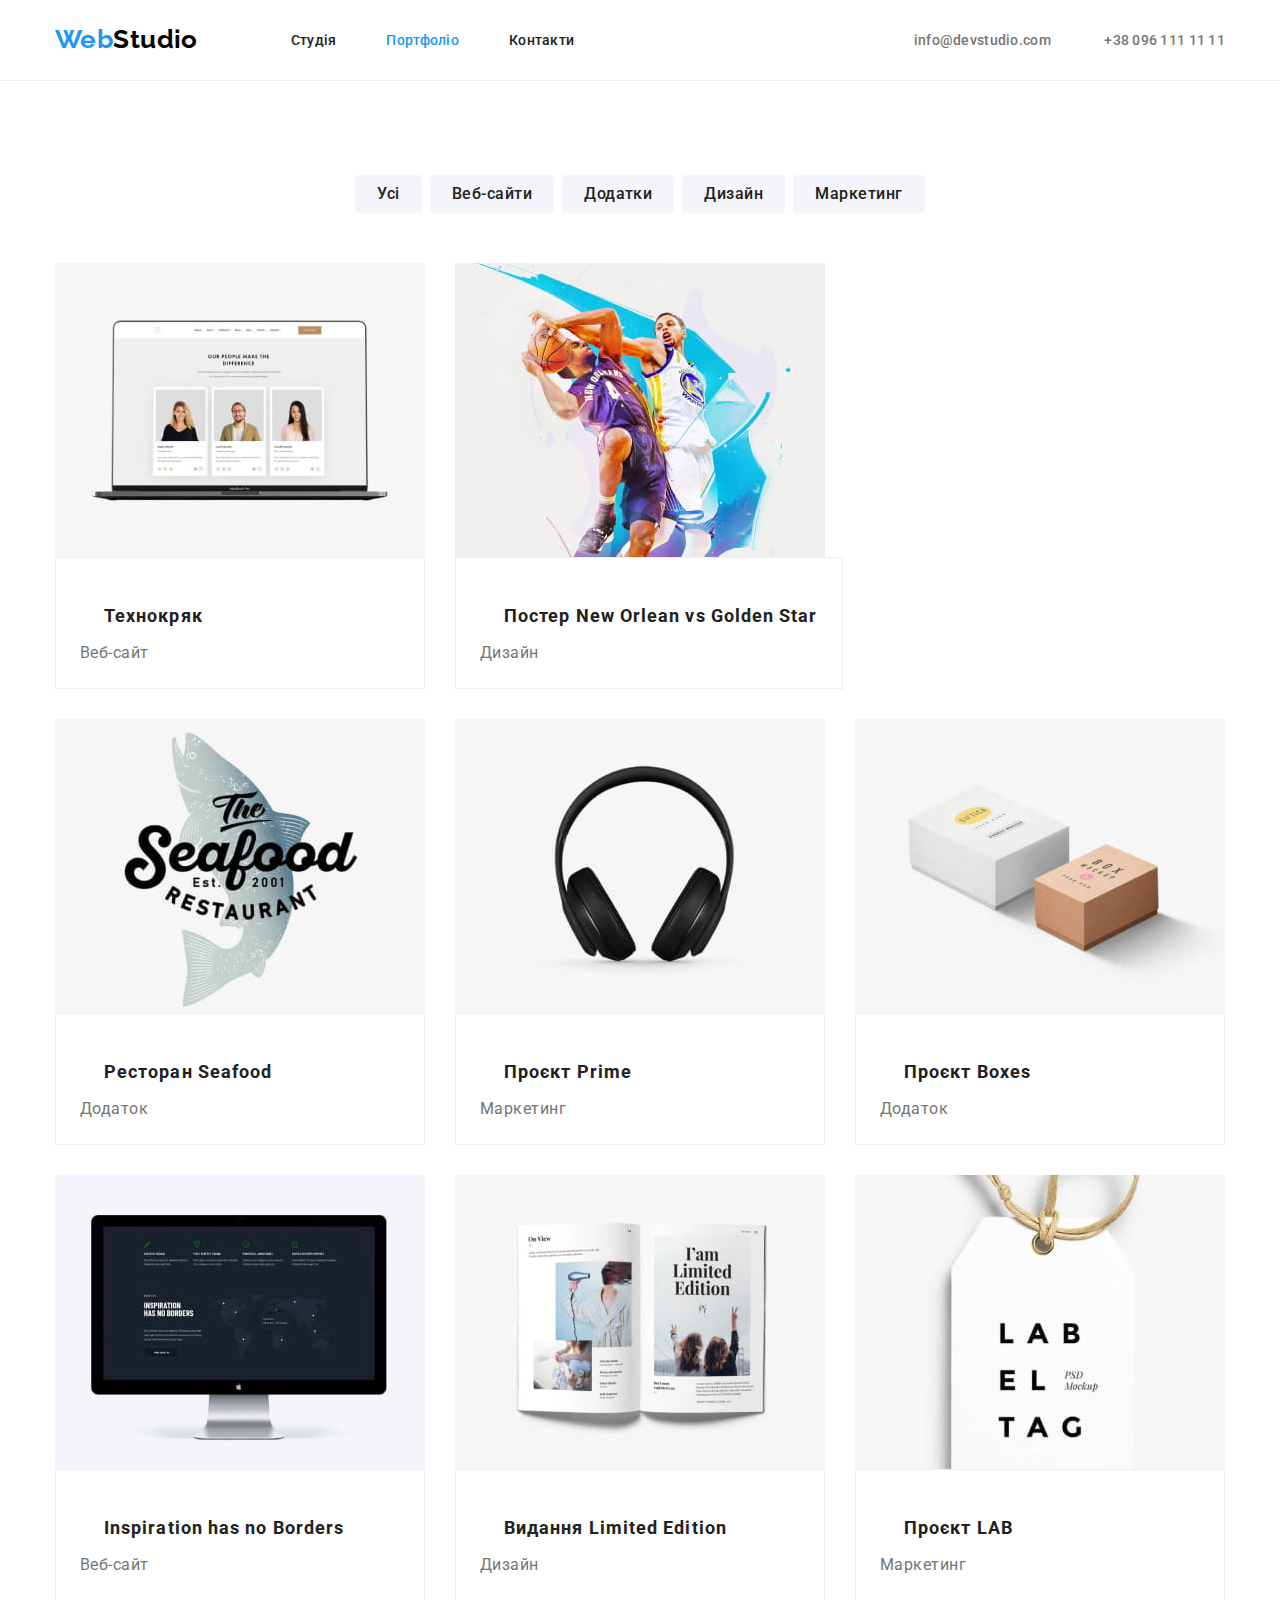
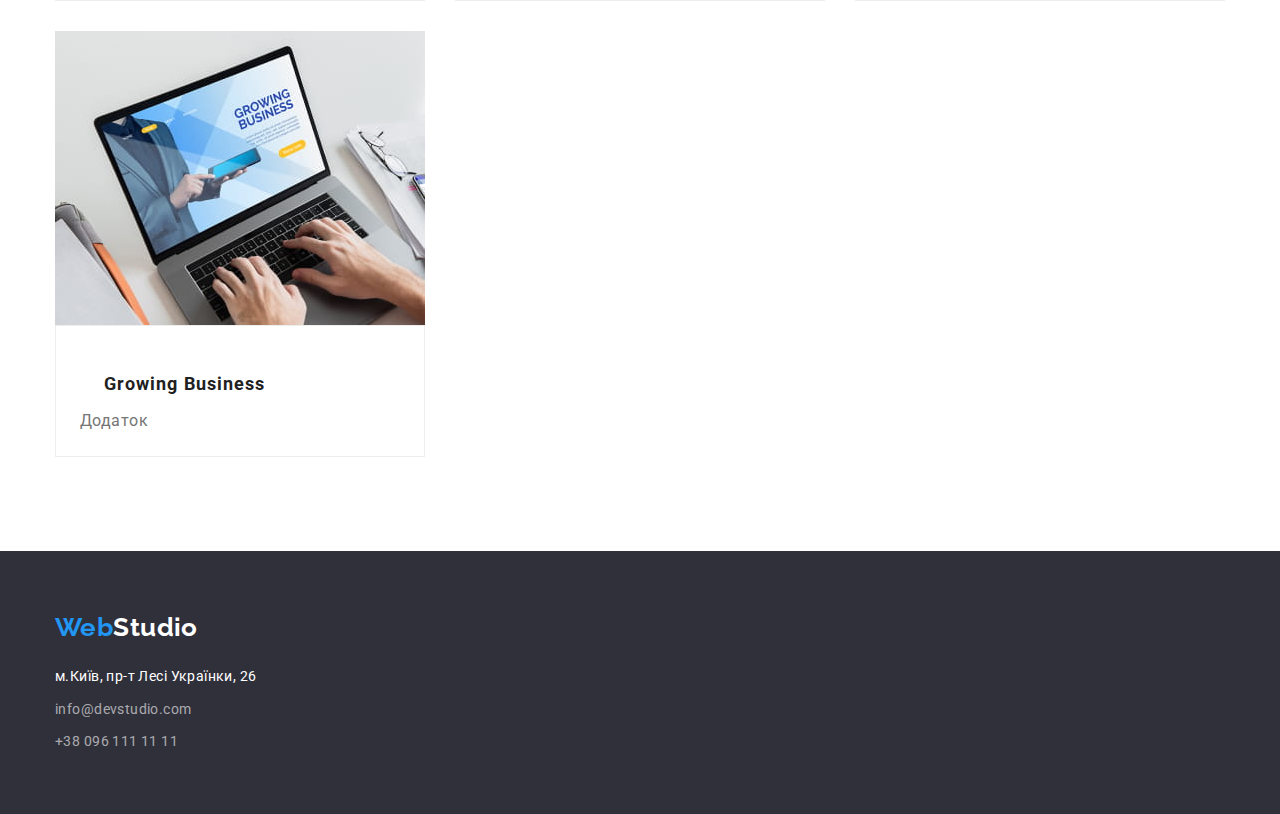
==== portfolio.html @ c34e82fc "Initial commit" ====
<!DOCTYPE html>
<html lang="uk">
  <head>
    <meta charset="UTF-8" />
    <meta http-equiv="X-UA-Compatible" content="IE=edge" />
    <meta name="viewport" content="width=device-width, initial-scale=1.0" />
    <title lang="en">WebStudio</title>
    <!--Custom styles-->
    <link
      rel="stylesheet"
      href="https://cdnjs.cloudflare.com/ajax/libs/modern-normalize/1.1.0/modern-normalize.min.css"
    />
    <link rel="stylesheet" href="./css/styles.css" />
    <link
      href="https://fonts.googleapis.com/css2?family=Oleo+Script&family=Raleway:wght@700&family=Roboto:wght@400;500;700;900&display=swap"
      rel="stylesheet"
    />
  </head>
  <body>
    <header class="page-header">
      <div class="container">
        <div class="nav">
        <nav  class="nav">
          <a class="logo-blue" href="index.html">Web<span class="logo-black">Studio</span></a>
          <ul class="nav-list">
            <li class="item"><a class="nav-link" href="index.html">Студія</a></li>
            <li class="item"><a class="nav-link-current" href="portfolio.html">Портфоліо</a></li>
            <li class="item"><a class="nav-link" href="index.html">Контакти</a></li>
          </ul>
        </nav>
        <div class="contant-nav">
          <a class="contact-link" href="mailto:info@devstudio.com">info@devstudio.com</a>
          <a class="contact-link" href="tel:+380961111111">+38 096 111 11 11</a>
        </div>
     
      </div>
      
    </div>
    </header>
    <main>
      <div class="container">
      <section class="main-section">
        <h1 class="visually-hidden">Portfolio</h1>
        <ul class="group-nav list">
          <li><button class="btn" type="button">Усі</button></li>
          <li><button class="btn" type="button">Веб-сайти</button></li>
          <li><button class="btn" type="button">Додатки</button></li>
          <li><button class="btn" type="button">Дизайн</button></li>
          <li><button class="btn" type="button">Маркетинг</button></li>
        </ul>
        <ul class="img-portfolio">
          <li>
            <img src="./images/portfolio/portfolio-1.jpg" alt="Website" width="370" height="294" />
           <div class="project-name-text"> 
            <h2 class="project-name">Технокряк</h2>
            <p class="project-text">Веб-сайт</p>
          </div>
          </li>
          <li>
            <img
              src="./images/portfolio/portfolio-2.jpg"
              alt="New Orleans vs Golden Star poster"
              width="370"
              height="294"
            />
            <div class="project-name-text">
            <h2 class="project-name">Постер New Orlean vs Golden Star</h2>
            <p class="project-text">Дизайн</p>
          </div> 
          </li>
          <li>
            <img
              src="./images/portfolio/portfolio-3.jpg"
              alt="Seafood restaurant"
              width="370"
              height="294"
            />
            <div class="project-name-text">
            <h2 class="project-name">Ресторан Seafood</h2>
            <p class="project-text">Додаток</p>
          </div> 
          </li>
          <li>
            <img
              src="./images/portfolio/portfolio-4.jpg"
              alt="Project Prime"
              width="370"
              height="294"
            />
            <div class="project-name-text"> 
            <h2 class="project-name">Проєкт Prime</h2>
            <p class="project-text">Маркетинг</p>
          </div>
          </li>
          <li>
            <img
              src="./images/portfolio/portfolio-5.jpg"
              alt="Project Boxes"
              width="370"
              height="294"
            />
            <div class="project-name-text">
            <h2 class="project-name">Проєкт Boxes</h2>
            <p class="project-text">Додаток</p>
          </div> 
          </li>
           
          <li>
            <img
              src="./images/portfolio/portfolio-6.jpg"
              alt="Inspiration has no Borders"
              width="370"
              height="294"
            />
            <div class="project-name-text"> 
            <h2 class="project-name">Inspiration has no Borders</h2>
            <p class="project-text">Веб-сайт</p>
            </div>
          </li>
          <li>
            <img
              src="./images/portfolio/portfolio-7.jpg"
              alt="Limited Edition"
              width="370"
              height="294"
            />
            <div class="project-name-text">
            <h2 class="project-name">Видання Limited Edition</h2>
            <p class="project-text">Дизайн</p>
          </div> 
          </li>
          <li>
            <img
              src="./images/portfolio/portfolio-8.jpg"
              alt="Project LAB"
              width="370"
              height="294"
            />
            <div class="project-name-text"> 
            <h2 class="project-name">Проєкт LAB</h2>
            <p class="project-text">Маркетинг</p>
          </div> 
          </li>
          <li>
            <img
              src="./images/portfolio/portfolio-9.jpg"
              alt="Growing Business"
              width="370"
              height="294"
            />
            <div class="project-name-text">
            <h2 class="project-name">Growing Business</h2>
            <p class="project-text">Додаток</p>
          </div> 
          </li>
        </ul>
      </section>
    </div>
    </main>
    <footer class="footer">
      <div class="logo-footer container">
        <a href="index.html" class="logo-blue"
          >Web<span class="logo-white">Studio</span></a
        >
      </div>
      <address class="address">
        <ul class="address-list container">
          <li class="address-item">
            <a
              class="address-place"
              href="https://goo.gl/maps/5dyNqoqy7dvXmAK19"
              target="_blank"
              rel="noopener nofollow"
              >м.Київ, пр-т Лесі Українки, 26</a
            >
          </li>
          <li class="address-item">
            <a class="address-contact" href="mailto:info@devstudio.com">info@devstudio.com</a>
          </li>
          <li class="address-item">
            <a class="address-contact" href="tel:+380961111111">+38 096 111 11 11</a>
          </li>
        </ul>
      </address>
    </footer>
  </body>
</html>
---- css/styles.css ----
:root {
  --main-text-color: #212121;
  --title-text-color: #757575;
  --accent-color: #2196f3;
  --main-background-color: #ffffff;
  --background-team: #f5f4fa;
  --logo-black: #000000;
  --background-porfolio: #eeeeee;
  --horisontal-line: #ececec;
  --background-footer: #2f303a;
}

body {
  background-color: var(--main-background-color);
  color: var(--main-text-color);
  font-family: 'Roboto', sans-serif, 'Raleway', sans-serif;
  font-size: 14px;
  letter-spacing: 0.03em;
}

h1,
h2,
h3,
h4,
h5,
h6,
p {
  margin: 0;
}

img {
  display: block;
}

address {
}
button {
  display: block;
  cursor: pointer;
  border: none;
  border-radius: 4px;
}
.section {
  padding-top: 94px;
  padding-bottom: 94px;
}
.container {
  width: 1200px;
  margin: 0 auto;
  padding: 0 15px;
}
.list {
  list-style: none;
  padding-left: 0;
  margin: 0;
}
.link {
  text-decoration: none;
}
.page-header {
  color: var(--white-color-text);
  border-bottom: 1px solid var(--horisontal-line);
}

.nav {
  display: flex;
  align-items: center;
}

.logo-blue,
.logo-black,
.logo-white {
  list-style: none;

  padding-left: 0;
  margin-left: 0;
  margin: 0;
  color: var(--accent-color);
  text-decoration: none;
  font-style: normal;
  font-weight: 700;
  font-size: 26px;

  line-height: 1.3;
  font-family: Raleway;
}
.logo-black {
  color: var(--logo-black);
}

.logo-white {
  color: var(--main-background-color);
}

a {
  text-decoration: none;
}
.nav-list {
  list-style: none;
  display: flex;
  padding-left: 0;
  margin: 0;
  margin-left: 93px;
 
}
.list-features {
  display: flex;
  gap: 30px;

  list-style: none;
  padding-left: 0;

  margin: 0;
}
.list-features:last-child {
  padding-right: 0;
}

.item {
  margin-right: 50px;
}

.item:last-child {
  margin-right: 0;
}
.nav-link {
  color: var(--main-text-color);
}

.nav-link-current {
  color: var(--accent-color);
}

.nav-link:hover {
  color: var(--accent-color);
}

.nav-link-current,
.nav-link {
  display: block;
  padding-top: 32px;
  padding-bottom: 32px;
  font-family: 'Roboto';
  font-style: normal;
  font-weight: 500;
  font-size: 14px;
  line-height: 16px;
  letter-spacing: 0.02em;
}
.contant-nav {
  margin-left: auto;
}

.contant-nav .contact-link {
  margin-right: 50px;
}

.contact-link:last-child {
  margin-right: 0;
}

.contact-link {
  color: var(--title-text-color);
  font-style: normal;
  font-weight: 500;
  font-size: 14px;
  line-height: 16px;
  letter-spacing: 0.02em;
}
.contact-link:hover,
.contact-link:focus {
  color: var(--accent-color);
}
.cover {
  background-color: #2f303a;
  text-align: center;
  padding: 200px 0;
}
.hero-title {
  margin: 0 auto;
  font-size: 44px;
  font-weight: 900;
  line-height: 1.3;
  text-transform: uppercase;
  color: var(--main-background-color);
  letter-spacing: 0.06em;
  margin-bottom: 30px;

  line-height: 60px;

  text-align: center;
  letter-spacing: 0.06em;
  text-transform: uppercase;

  color: #ffffff;
  width: 696px;
}
.button {
  font-family: inherit;
  color: var(--main-background-color);
  background-color: var(--accent-color);
  font-weight: 700;
  font-size: 16px;
  line-height: 1.88;
  box-shadow: 0px 4px 4px rgba(0, 0, 0, 0.15);
  border-radius: 4px;
  cursor: pointer;
  letter-spacing: 0.06em;
  min-width: 216px;

  margin: 0 auto;

  padding: 10px 32px;
}
.work {
  padding: 94px 0;
}
.visually-hidden {
  position: absolute;
  width: 1px;
  height: 1px;
  margin: -1px;
  border: 0;
  padding: 0;
  white-space: nowrap;
  clip-path: inset(100%);
  clip: rect(0 0 0 0);
  overflow: hidden;
  margin: 0;
  padding: 0;
}

.features-name {
  font-size: 14px;
  line-height: 1.1;
  text-transform: uppercase;
}
.features-text {
  margin-top: 10px;
  line-height: 1.7;
  color: var(--title-text-color);
}
.section-we-doing {
  padding-bottom: 94px;
}
.team {
  background-color: var(--background-team);
  padding-top: 94px;
  padding-bottom: 94px;
}
.section-head {
  font-size: 36px;
  line-height: 1.1;
  text-align: center;
  margin-bottom: 50px;
}
.img-list {
  list-style-type: none;
  display: flex;
  align-items: center;
  margin-left: auto;
  margin-right: auto;
  margin: 0;

  padding-left: 0px;
  padding-right: 0px;
}
.img-list li {
  margin-right: 30px;
  background: #ffffff;

  box-shadow: 0px 1px 3px rgba(0, 0, 0, 0.12), 0px 1px 1px rgba(0, 0, 0, 0.14),
    0px 2px 1px rgba(0, 0, 0, 0.2);
  border-radius: 0px 0px 4px 4px;
}
.img-list li:last-child {
  margin-right: 0px;
}
.name-skill-item {
  padding-top: 30px;
  padding-bottom: 30px;
}
.address {
  margin-top: 20px;
}
.address-list .address-item {
  text-decoration: none;
}
.address-list {
  list-style: none;
}
.address-item:not(:last-child) {
  margin-bottom: 9px;
}
.name-item {
  font-family: 'Roboto';
  font-style: normal;
  font-weight: 500;
  font-size: 16px;
  line-height: 19px;
  text-align: center;
  letter-spacing: 0.03em;
  top: 1922px;
  color: var(--main-text-color);
  margin-bottom: 10px;
}
.skill-item {
  font-size: 16px;
  line-height: 19px;
  text-align: center;
  letter-spacing: 0.03em;
  color: var(--title-text-color);
}
.footer {
  background-color: var(--background-footer);
  padding: 60px 0;
}
.logo-footer {
}
.address {
  font-style: inherit;
}
.list {
  list-style: none;
}
.address-place:hover {
  color: var(--accent-color);
}
.address-contact:hover {
  color: var(--accent-color);
}
.address-place {
  font-size: 14px;
  line-height: 1.7;
  color: var(--main-background-color);
}
.link {
  text-decoration: none;
}
.address-contact {
  font-size: 14px;
  line-height: 1.7;
  color: rgba(255, 255, 255, 0.6);
}
.group-nav {
  display: flex;
  align-items: center;
  margin-bottom: 50px;

  justify-content: center;
  gap: 8px;
  list-style-type: none;
  font-family: inherit;
}
button {
  border: none;
}
.btn {
  color: var(--main-text-color);
  background-color: var(--background-team);
  font-weight: 500;
  font-size: 16px;
  line-height: 26px;
  text-align: center;
  letter-spacing: 0.03em;
  border-radius: 4px;
  padding: 6px 22px;
}
.btn:hover {
  color: var(--main-background-color);
  background-color: #2196f3;
}

.project-name {
  font-style: normal;
  font-weight: 700;
  font-size: 18px;
  line-height: 36px;
  letter-spacing: 0.06em;
  color: var(--main-text-color);
  margin-top: 20px;
  margin-left: 24px;
}
.project-text {
  font-style: normal;
  font-weight: 400;
  font-size: 16px;
  line-height: 30px;
  letter-spacing: 0.03em;
  color: var(--title-text-color);
  margin-top: 4px;
}
.project-name-text {
  padding: 20px 24px;
  border: 1px solid #eeeeee;
}
.img-portfolio {
  list-style: none;
  display: flex;
  flex-wrap: wrap;
  align-items: center;
  margin-left: auto;
  margin-right: auto;
  margin: 0;
  padding: 0;
  gap: 30px;
}
.img-portfolio li {
}
/* .img-portfolio li:nth-last-child(3n + 1) {
  padding-right: 0px;
} */
.main-section {
  padding: 94px 0;
}
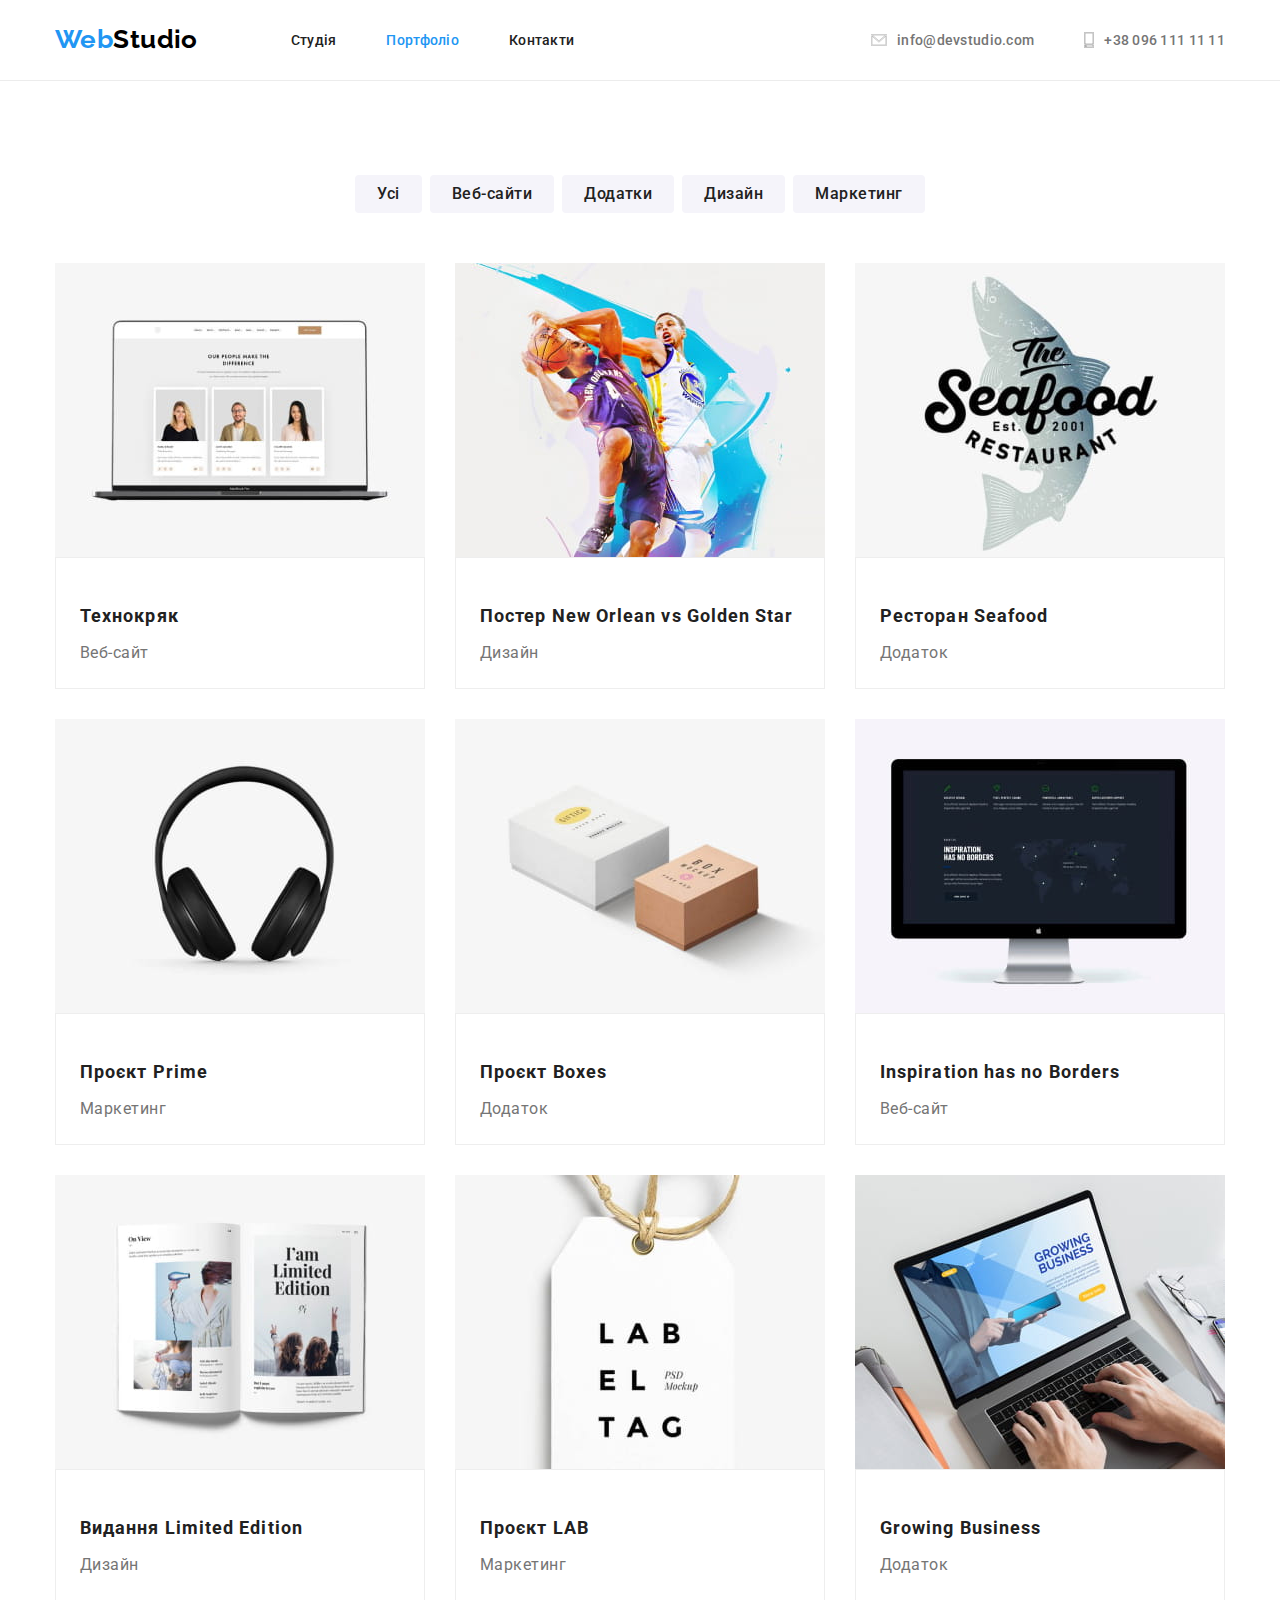
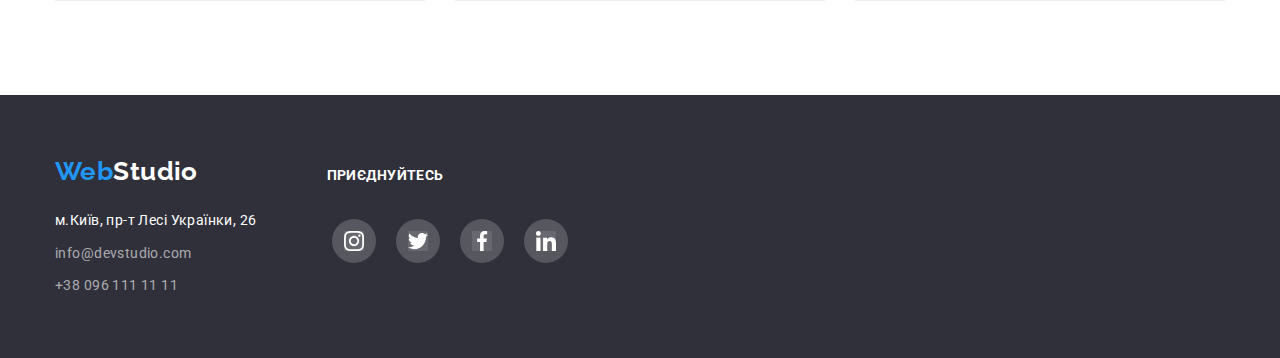
==== commit 5deecb9d: "update" ====
--- a/portfolio.html
+++ b/portfolio.html
@@ -29,8 +29,16 @@
           </ul>
         </nav>
         <div class="contant-nav">
-          <a class="contact-link" href="mailto:info@devstudio.com">info@devstudio.com</a>
-          <a class="contact-link" href="tel:+380961111111">+38 096 111 11 11</a>
+          <a class="contact-link" href="mailto:info@devstudio.com">
+            <svg class="contacts-icon" width="16" height="12">
+              <use href="./images/icons/icons.svg#icon-envelope"></use>
+            </svg>
+            info@devstudio.com</a>
+          <a class="contact-link" href="tel:+380961111111">
+            <svg class="contacts-icon" width="10" height="16">
+              <use href="./images/icons/icons.svg#icon-smartphone"></use>
+            </svg>
+            +38 096 111 11 11</a>
         </div>
      
       </div>
@@ -56,7 +64,7 @@
             <p class="project-text">Веб-сайт</p>
           </div>
           </li>
-          <li>
+        <li>
             <img
               src="./images/portfolio/portfolio-2.jpg"
               alt="New Orleans vs Golden Star poster"
@@ -157,31 +165,94 @@
       </section>
     </div>
     </main>
-    <footer class="footer">
-      <div class="logo-footer container">
+    <footer>
+      <div class="footer">
+        <div class="container">
+          <div class="footer-group">
+      <div class="logo-footer">
         <a href="index.html" class="logo-blue"
           >Web<span class="logo-white">Studio</span></a
         >
+        <address class="address">
+          <ul class="address-list list">
+            <li class="address-item">
+              <a
+                class="address-place"
+                href="https://goo.gl/maps/5dyNqoqy7dvXmAK19"
+                target="_blank"
+                rel="noopener nofollow"
+                >м.Київ, пр-т Лесі Українки, 26</a
+              >
+            </li>
+            <li class="address-item">
+              <a class="address-contact" href="mailto:info@devstudio.com">info@devstudio.com</a>
+            </li>
+            <li class="address-item">
+              <a class="address-contact" href="tel:+380961111111">+38 096 111 11 11</a>
+            </li>
+          </ul>
+        </address>
       </div>
-      <address class="address">
-        <ul class="address-list container">
-          <li class="address-item">
-            <a
-              class="address-place"
-              href="https://goo.gl/maps/5dyNqoqy7dvXmAK19"
-              target="_blank"
-              rel="noopener nofollow"
-              >м.Київ, пр-т Лесі Українки, 26</a
-            >
-          </li>
-          <li class="address-item">
-            <a class="address-contact" href="mailto:info@devstudio.com">info@devstudio.com</a>
-          </li>
-          <li class="address-item">
-            <a class="address-contact" href="tel:+380961111111">+38 096 111 11 11</a>
-          </li>
-        </ul>
-      </address>
+   <div class="socials-block">
+    <p class="come-over">приєднуйтесь</p>
+    <ul class="socials list">
+      <li class="socials-item foot">
+        <a
+          class="socials-link link foot"
+          href="https://instagram.com"
+          target="_blank"
+          rel="noopener noreferrer"
+          aria-label="Instagram"
+        >
+          <svg class="socials-icon foot" width="20" height="20">
+            <use href="./images/icons/icons.svg#icon-instagram"></use>
+          </svg>
+        </a>
+      </li>
+      <li class="socials-item foot">
+        <a
+          class="socials-link link foot"
+          href="https://twitter.com"
+          aria-label="Twitter"
+          target="_blank"
+          rel="noopener noreferrer"
+        >
+          <svg class="socials-icon foot" width="20" height="20">
+            <use href="./images/icons/icons.svg#icon-twitter"></use>
+          </svg>
+        </a>
+      </li>
+      <li class="socials-item foot">
+        <a
+          class="socials-link link foot"
+          href="https://facebook.com"
+          aria-label="Facebook"
+          target="_blank"
+          rel="noopener noreferrer"
+        >
+          <svg class="socials-icon foot" width="20" height="20">
+            <use href="./images/icons/icons.svg#icon-facebook"></use>
+          </svg>
+        </a>
+      </li>
+      <li class="socials-item foot">
+        <a
+          class="socials-link link foot"
+          href="https://linkedin.com"
+          aria-label="LinkedIn"
+          target="_blank"
+          rel="noopener noreferrer"
+        >
+          <svg class="socials-icon foot" width="20" height="20">
+            <use href="./images/icons/icons.svg#icon-linkedin"></use>
+          </svg>
+        </a>
+      </li>
+    </ul>
+   </div>
+  </div>
+  </div>
+  </div>
     </footer>
   </body>
 </html>
--- a/css/styles.css
+++ b/css/styles.css
@@ -8,6 +8,7 @@
   --background-porfolio: #eeeeee;
   --horisontal-line: #ececec;
   --background-footer: #2f303a;
+  --main-text-icon: #afb1b8;
 }
 
 body {
@@ -101,7 +102,6 @@
   padding-left: 0;
   margin: 0;
   margin-left: 93px;
- 
 }
 .list-features {
   display: flex;
@@ -122,6 +122,17 @@
 
 .item:last-child {
   margin-right: 0;
+}
+.contacts-icon {
+  fill: none;
+  margin-right: 10px;
+  stroke: var(--title-text-color);
+  align-items: center;
+}
+
+.contacts-icon:hover,
+.contacts-icon:focus {
+  stroke: var(--accent-color);
 }
 .nav-link {
   color: var(--main-text-color);
@@ -148,10 +159,12 @@
   letter-spacing: 0.02em;
 }
 .contant-nav {
+  display: flex;
   margin-left: auto;
 }
 
 .contant-nav .contact-link {
+  display: flex;
   margin-right: 50px;
 }
 
@@ -166,13 +179,26 @@
   font-size: 14px;
   line-height: 16px;
   letter-spacing: 0.02em;
+  align-items: center;
 }
 .contact-link:hover,
 .contact-link:focus {
   color: var(--accent-color);
 }
 .cover {
+  max-width: 1600px;
+  margin-left: auto;
+  margin-right: auto;
+
+  background-image: linear-gradient(to right, rgba(47, 48, 58, 0.4), rgba(47, 48, 58, 0.4)),
+    url(../images/logo-bg.jpg);
+
   background-color: #2f303a;
+  /* background-image: url(../images/logo-bg.jpg); */
+  /* background-position: center;
+  background-repeat: no-repeat;
+  background-size: cover; */
+
   text-align: center;
   padding: 200px 0;
 }
@@ -229,11 +255,20 @@
   margin: 0;
   padding: 0;
 }
-
+.features-icon {
+}
+.features-icon-list {
+  width: 270;
+  height: 120;
+  background-color: var(--background-team);
+  border-radius: 4px;
+  padding: 25px 100px 25px 100px;
+}
 .features-name {
   font-size: 14px;
   line-height: 1.1;
   text-transform: uppercase;
+  margin-top: 30px;
 }
 .features-text {
   margin-top: 10px;
@@ -244,6 +279,8 @@
   padding-bottom: 94px;
 }
 .team {
+  max-width: 1600px;
+  margin: auto;
   background-color: var(--background-team);
   padding-top: 94px;
   padding-bottom: 94px;
@@ -268,7 +305,6 @@
 .img-list li {
   margin-right: 30px;
   background: #ffffff;
-
   box-shadow: 0px 1px 3px rgba(0, 0, 0, 0.12), 0px 1px 1px rgba(0, 0, 0, 0.14),
     0px 2px 1px rgba(0, 0, 0, 0.2);
   border-radius: 0px 0px 4px 4px;
@@ -311,11 +347,101 @@
   letter-spacing: 0.03em;
   color: var(--title-text-color);
 }
+.socials {
+  display: flex;
+  gap: 10px;
+  padding-top: 16px;
+  justify-content: center;
+}
+.socials li {
+  box-shadow: none;
+  margin-right: 5px;
+  margin-left: 5px;
+
+  fill: var(--main-background-color);
+  background-color: var(--accent-color);
+  border-radius: 50%;
+}
+.socials-link {
+  display: flex;
+  align-items: center;
+  justify-content: center;
+
+  width: 44px;
+  height: 44px;
+
+  /* color: var(--main-text-icon); */
+  background-color: var(--main-background-color);
+
+  border-radius: 50%;
+}
+.socials-icon {
+  fill: var(--main-text-icon);
+}
+
+.socials-link:hover .socials-icon,
+.socials-link:focus .socials-icon,
+.socials-link:focus,
+.socials-link:hover {
+  fill: var(--main-background-color);
+  background-color: var(--accent-color);
+}
+/* .socials-link:hover .socials-icon {
+  filter: drop-shadow(0px 4px 4px rgba(0, 0, 0, 0.25));
+} */
+.contacts-link {
+  display: flex;
+  align-items: center;
+  gap: 16px;
+}
+.clients {
+  margin-top: 93px;
+  margin-bottom: 50px;
+}
+.section-clients {
+  display: flex;
+  padding-inline-start: 0;
+  margin-bottom: 94px;
+}
+.clients-icon-list {
+  width: 170px;
+  height: 92px;
+  list-style: none;
+  border: 1px solid var(--main-text-icon);
+  border-radius: 4px;
+  margin: 0;
+}
+.clients-icon-list:not(:last-child) {
+  margin-right: 30px;
+}
+.clients-icon {
+  fill: var(--main-text-icon);
+  align-items: center;
+  margin: 16px 32px;
+}
+.clients-icon:hover,
+.clients-icon:focus {
+  fill: var(--accent-color);
+}
+.clients-icon-list:hover,
+.clients-icon-list:focus {
+  border: 1px solid var(--accent-color);
+}
 .footer {
+  display: flex;
+  align-items: flex-start;
+  max-width: 1600px;
+  margin: auto;
   background-color: var(--background-footer);
   padding: 60px 0;
 }
+.footer-group {
+  display: flex;
+  align-items: flex-start;
+}
 .logo-footer {
+  /* margin-left: 215px; */
+  margin-right: 70px;
 }
 .address {
   font-style: inherit;
@@ -341,6 +467,34 @@
   font-size: 14px;
   line-height: 1.7;
   color: rgba(255, 255, 255, 0.6);
+}
+.socials-block {
+  display: flexbox;
+
+  /*  width: 206px;
+  height: 80px;
+  margin: 0;
+  padding: 0;
+  padding: 72px 878px 100px 516px; */
+}
+.come-over {
+  font-style: normal;
+  font-weight: 700;
+  font-size: 14px;
+  line-height: 16px;
+  letter-spacing: 0.03em;
+  text-transform: uppercase;
+  padding-bottom: 20px;
+  margin-top: 12px;
+
+  color: var(--main-background-color);
+}
+.socials li {
+  background-color: rgba(255, 255, 255, 0.1);
+}
+.foot {
+  fill: var(--main-background-color);
+  background-color: rgba(255, 255, 255, 0.1);
 }
 .group-nav {
   display: flex;
@@ -352,6 +506,7 @@
   list-style-type: none;
   font-family: inherit;
 }
+
 button {
   border: none;
 }
@@ -379,7 +534,6 @@
   letter-spacing: 0.06em;
   color: var(--main-text-color);
   margin-top: 20px;
-  margin-left: 24px;
 }
 .project-text {
   font-style: normal;
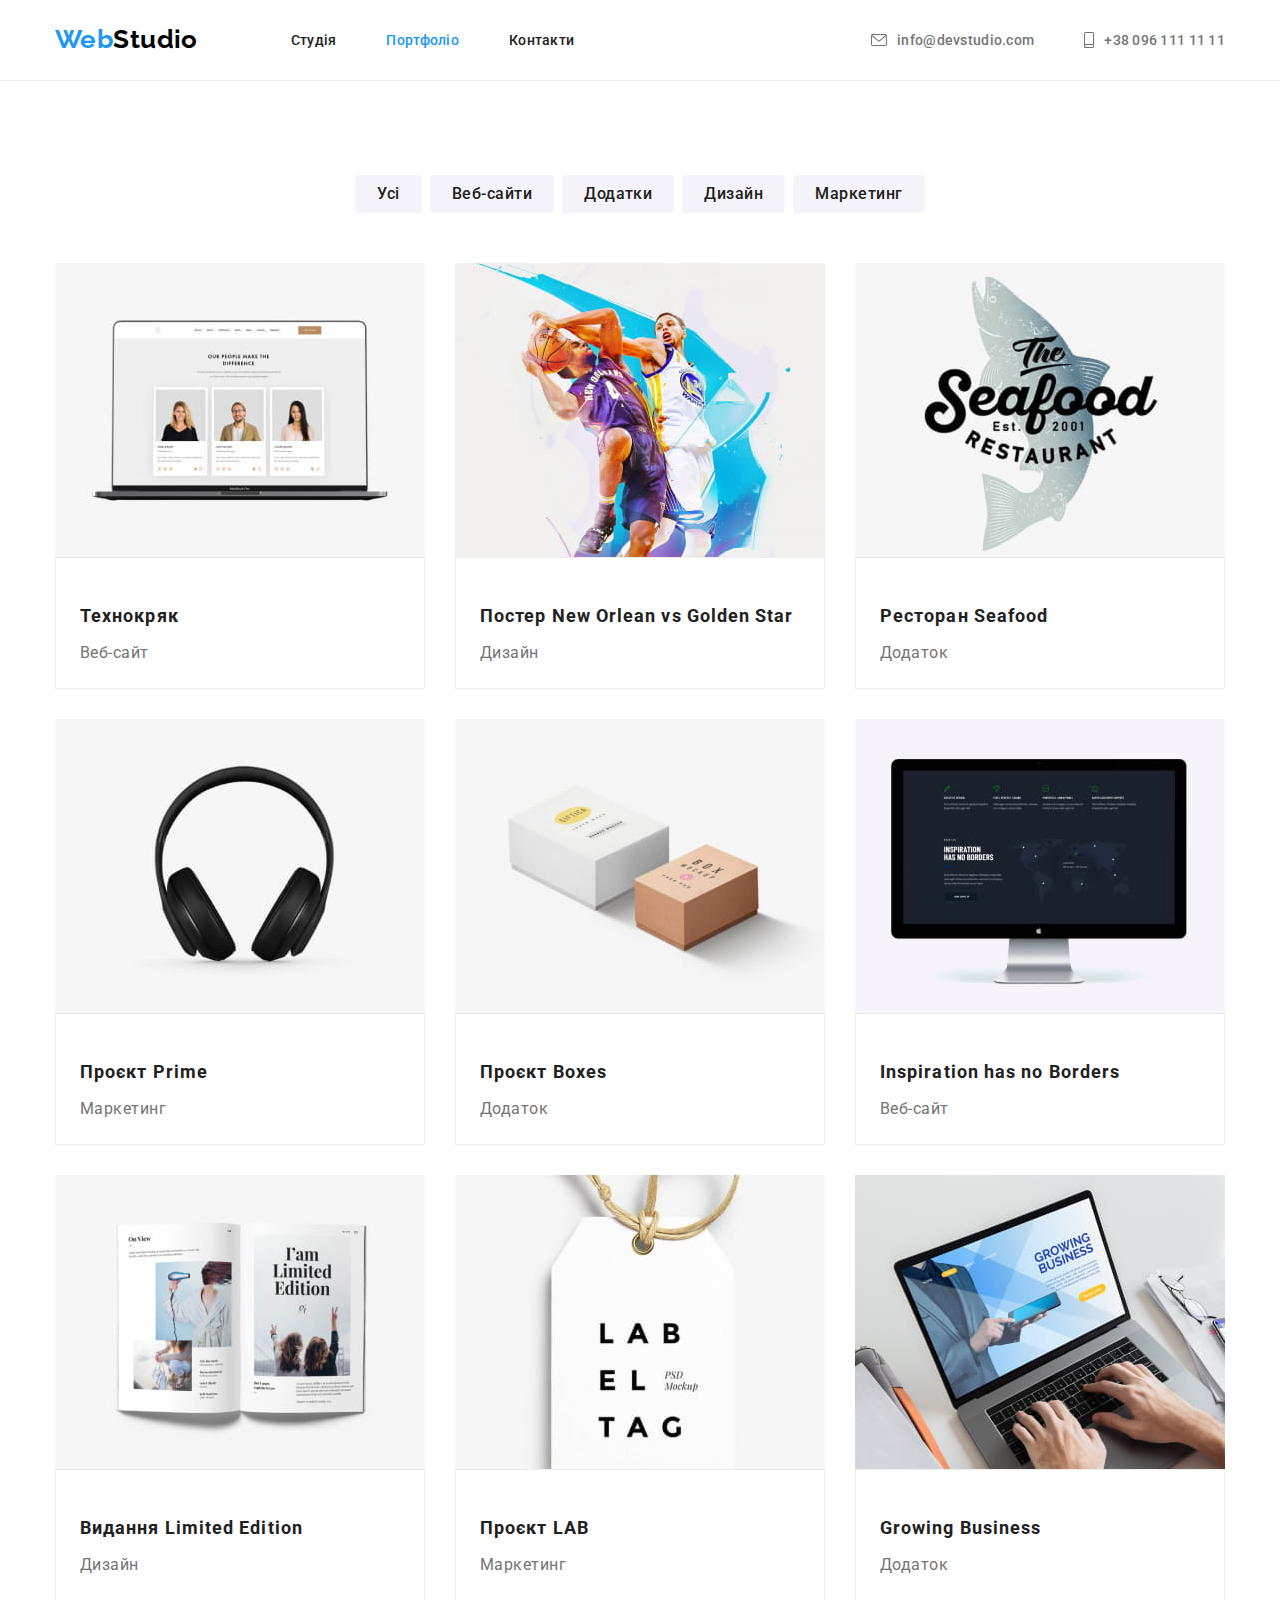
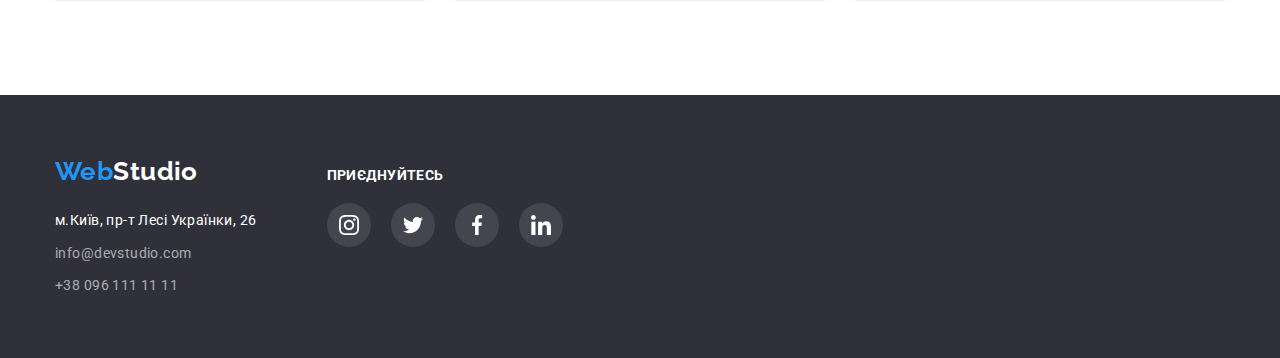
==== commit 975c4428: "upd" ====
--- a/portfolio.html
+++ b/portfolio.html
@@ -57,14 +57,16 @@
           <li><button class="btn" type="button">Маркетинг</button></li>
         </ul>
         <ul class="img-portfolio">
-          <li>
+          <li><a class="portfolio-card" href="index.html" target="_blank"
+            rel="noopener noreferrer">
             <img src="./images/portfolio/portfolio-1.jpg" alt="Website" width="370" height="294" />
            <div class="project-name-text"> 
             <h2 class="project-name">Технокряк</h2>
             <p class="project-text">Веб-сайт</p>
-          </div>
-          </li>
-        <li>
+          </div></a>
+          </li>
+        <li><a class="portfolio-card" href="index.html" target="_blank"
+          rel="noopener noreferrer">
             <img
               src="./images/portfolio/portfolio-2.jpg"
               alt="New Orleans vs Golden Star poster"
@@ -74,9 +76,10 @@
             <div class="project-name-text">
             <h2 class="project-name">Постер New Orlean vs Golden Star</h2>
             <p class="project-text">Дизайн</p>
-          </div> 
-          </li>
-          <li>
+          </div> </a>
+          </li>
+          <li><a class="portfolio-card" href="index.html" target="_blank"
+            rel="noopener noreferrer">
             <img
               src="./images/portfolio/portfolio-3.jpg"
               alt="Seafood restaurant"
@@ -86,9 +89,10 @@
             <div class="project-name-text">
             <h2 class="project-name">Ресторан Seafood</h2>
             <p class="project-text">Додаток</p>
-          </div> 
-          </li>
-          <li>
+          </div> </a>
+          </li>
+          <li><a class="portfolio-card" href="index.html" target="_blank"
+            rel="noopener noreferrer">
             <img
               src="./images/portfolio/portfolio-4.jpg"
               alt="Project Prime"
@@ -98,9 +102,10 @@
             <div class="project-name-text"> 
             <h2 class="project-name">Проєкт Prime</h2>
             <p class="project-text">Маркетинг</p>
-          </div>
-          </li>
-          <li>
+          </div></a>
+          </li>
+          <li><a class="portfolio-card" href="index.html" target="_blank"
+            rel="noopener noreferrer">
             <img
               src="./images/portfolio/portfolio-5.jpg"
               alt="Project Boxes"
@@ -110,10 +115,11 @@
             <div class="project-name-text">
             <h2 class="project-name">Проєкт Boxes</h2>
             <p class="project-text">Додаток</p>
-          </div> 
+          </div> </a>
           </li>
            
-          <li>
+          <li><a class="portfolio-card" href="index.html" target="_blank"
+            rel="noopener noreferrer">
             <img
               src="./images/portfolio/portfolio-6.jpg"
               alt="Inspiration has no Borders"
@@ -123,9 +129,10 @@
             <div class="project-name-text"> 
             <h2 class="project-name">Inspiration has no Borders</h2>
             <p class="project-text">Веб-сайт</p>
-            </div>
-          </li>
-          <li>
+            </div></a>
+          </li>
+          <li><a class="portfolio-card" href="index.html" target="_blank"
+            rel="noopener noreferrer">
             <img
               src="./images/portfolio/portfolio-7.jpg"
               alt="Limited Edition"
@@ -135,9 +142,10 @@
             <div class="project-name-text">
             <h2 class="project-name">Видання Limited Edition</h2>
             <p class="project-text">Дизайн</p>
-          </div> 
-          </li>
-          <li>
+          </div></a> 
+          </li>
+          <li><a class="portfolio-card" href="index.html" target="_blank"
+            rel="noopener noreferrer">
             <img
               src="./images/portfolio/portfolio-8.jpg"
               alt="Project LAB"
@@ -147,9 +155,10 @@
             <div class="project-name-text"> 
             <h2 class="project-name">Проєкт LAB</h2>
             <p class="project-text">Маркетинг</p>
-          </div> 
-          </li>
-          <li>
+          </div></a> 
+          </li>
+          <li><a class="portfolio-card" href="index.html" target="_blank"
+            rel="noopener noreferrer">
             <img
               src="./images/portfolio/portfolio-9.jpg"
               alt="Growing Business"
@@ -159,16 +168,14 @@
             <div class="project-name-text">
             <h2 class="project-name">Growing Business</h2>
             <p class="project-text">Додаток</p>
-          </div> 
+          </div> </a>
           </li>
         </ul>
       </section>
     </div>
     </main>
-    <footer>
-      <div class="footer">
-        <div class="container">
-          <div class="footer-group">
+    <footer class="footer-item">
+      <div class="container footer-group">
       <div class="logo-footer">
         <a href="index.html" class="logo-blue"
           >Web<span class="logo-white">Studio</span></a
@@ -195,63 +202,61 @@
       </div>
    <div class="socials-block">
     <p class="come-over">приєднуйтесь</p>
-    <ul class="socials list">
-      <li class="socials-item foot">
-        <a
-          class="socials-link link foot"
+    <ul class="footer-socials list">
+      <li class="footer-socials-item">
+        <a
+          class="footer-socials-link"
           href="https://instagram.com"
           target="_blank"
           rel="noopener noreferrer"
           aria-label="Instagram"
         >
-          <svg class="socials-icon foot" width="20" height="20">
+          <svg class="footer-socials-icon" width="20" height="20">
             <use href="./images/icons/icons.svg#icon-instagram"></use>
           </svg>
         </a>
       </li>
-      <li class="socials-item foot">
-        <a
-          class="socials-link link foot"
+      <li class="footer-socials-item">
+        <a
+          class="footer-socials-link"
           href="https://twitter.com"
           aria-label="Twitter"
           target="_blank"
           rel="noopener noreferrer"
         >
-          <svg class="socials-icon foot" width="20" height="20">
+          <svg class="footer-socials-icon" width="20" height="20">
             <use href="./images/icons/icons.svg#icon-twitter"></use>
           </svg>
         </a>
       </li>
-      <li class="socials-item foot">
-        <a
-          class="socials-link link foot"
+      <li class="footer-socials-item">
+        <a
+          class="footer-socials-link"
           href="https://facebook.com"
           aria-label="Facebook"
           target="_blank"
           rel="noopener noreferrer"
         >
-          <svg class="socials-icon foot" width="20" height="20">
+          <svg class="footer-socials-icon" width="20" height="20">
             <use href="./images/icons/icons.svg#icon-facebook"></use>
           </svg>
         </a>
       </li>
-      <li class="socials-item foot">
-        <a
-          class="socials-link link foot"
+      <li class="footer-socials-item">
+        <a
+          class="footer-socials-link"
           href="https://linkedin.com"
           aria-label="LinkedIn"
           target="_blank"
           rel="noopener noreferrer"
         >
-          <svg class="socials-icon foot" width="20" height="20">
+          <svg class="footer-socials-icon" width="20" height="20">
             <use href="./images/icons/icons.svg#icon-linkedin"></use>
           </svg>
         </a>
       </li>
     </ul>
    </div>
-  </div>
-  </div>
   </div>
     </footer>
   </body>
--- a/css/styles.css
+++ b/css/styles.css
@@ -55,9 +55,7 @@
   padding-left: 0;
   margin: 0;
 }
-.link {
-  text-decoration: none;
-}
+
 .page-header {
   color: var(--white-color-text);
   border-bottom: 1px solid var(--horisontal-line);
@@ -124,10 +122,8 @@
   margin-right: 0;
 }
 .contacts-icon {
-  fill: none;
+  fill: currentColor;
   margin-right: 10px;
-  stroke: var(--title-text-color);
-  align-items: center;
 }
 
 .contacts-icon:hover,
@@ -187,6 +183,7 @@
 }
 .cover {
   max-width: 1600px;
+  height: 600px;
   margin-left: auto;
   margin-right: auto;
 
@@ -194,11 +191,9 @@
     url(../images/logo-bg.jpg);
 
   background-color: #2f303a;
-  /* background-image: url(../images/logo-bg.jpg); */
-  /* background-position: center;
+  background-size: cover;
   background-repeat: no-repeat;
-  background-size: cover; */
-
+  background-position: center;
   text-align: center;
   padding: 200px 0;
 }
@@ -279,8 +274,6 @@
   padding-bottom: 94px;
 }
 .team {
-  max-width: 1600px;
-  margin: auto;
   background-color: var(--background-team);
   padding-top: 94px;
   padding-bottom: 94px;
@@ -301,17 +294,38 @@
 
   padding-left: 0px;
   padding-right: 0px;
-}
-.img-list li {
-  margin-right: 30px;
+  gap: 30px;
+}
+
+.img-item {
+  background: #ffffff;
+
+  box-shadow: 0px 1px 3px rgba(0, 0, 0, 0.12), 0px 1px 1px rgba(0, 0, 0, 0.14),
+    0px 2px 1px rgba(0, 0, 0, 0.2);
+  border-radius: 0px 0px 4px 4px;
+}
+.img-item:last-child {
+  margin-right: 0px;
+}
+.team-img-list {
+  list-style-type: none;
+  display: flex;
+  align-items: center;
+  margin-left: auto;
+  margin-right: auto;
+  margin: 0;
+
+  padding-left: 0px;
+  padding-right: 0px;
+  gap: 30px;
+}
+.team-card {
   background: #ffffff;
   box-shadow: 0px 1px 3px rgba(0, 0, 0, 0.12), 0px 1px 1px rgba(0, 0, 0, 0.14),
     0px 2px 1px rgba(0, 0, 0, 0.2);
   border-radius: 0px 0px 4px 4px;
 }
-.img-list li:last-child {
-  margin-right: 0px;
-}
+
 .name-skill-item {
   padding-top: 30px;
   padding-bottom: 30px;
@@ -350,16 +364,12 @@
 .socials {
   display: flex;
   gap: 10px;
-  padding-top: 16px;
+  margin-top: 16px;
   justify-content: center;
 }
+
 .socials li {
-  box-shadow: none;
-  margin-right: 5px;
-  margin-left: 5px;
-
-  fill: var(--main-background-color);
-  background-color: var(--accent-color);
+  background-color: var(--main-background-color);
   border-radius: 50%;
 }
 .socials-link {
@@ -370,61 +380,56 @@
   width: 44px;
   height: 44px;
 
-  /* color: var(--main-text-icon); */
+  color: var(--main-text-icon);
   background-color: var(--main-background-color);
 
   border-radius: 50%;
+  fill: var(--main-background-color);
+}
+
+.socials-link:hover {
+  color: var(--main-background-color);
+  background-color: var(--accent-color);
 }
 .socials-icon {
-  fill: var(--main-text-icon);
-}
-
-.socials-link:hover .socials-icon,
-.socials-link:focus .socials-icon,
-.socials-link:focus,
-.socials-link:hover {
-  fill: var(--main-background-color);
-  background-color: var(--accent-color);
-}
-/* .socials-link:hover .socials-icon {
-  filter: drop-shadow(0px 4px 4px rgba(0, 0, 0, 0.25));
-} */
+  fill: currentColor;
+}
 .contacts-link {
   display: flex;
   align-items: center;
   gap: 16px;
 }
+.clients-section {
+  padding: 94px 0;
+}
 .clients {
-  margin-top: 93px;
-  margin-bottom: 50px;
 }
 .section-clients {
   display: flex;
   padding-inline-start: 0;
-  margin-bottom: 94px;
 }
 .clients-icon-list {
+  display: flex;
+  align-items: center;
+  justify-content: center;
   width: 170px;
   height: 92px;
-  list-style: none;
   border: 1px solid var(--main-text-icon);
   border-radius: 4px;
-  margin: 0;
+  color: var(--main-text-icon);
 }
 .clients-icon-list:not(:last-child) {
   margin-right: 30px;
 }
 .clients-icon {
   fill: var(--main-text-icon);
-  align-items: center;
-  margin: 16px 32px;
-}
-.clients-icon:hover,
-.clients-icon:focus {
+}
+
+.clients-icon:hover {
   fill: var(--accent-color);
-}
-.clients-icon-list:hover,
-.clients-icon-list:focus {
+
+}
+.clients-icon-list:hover {
   border: 1px solid var(--accent-color);
 }
 .footer {
@@ -432,23 +437,18 @@
   align-items: flex-start;
   max-width: 1600px;
   margin: auto;
-  background-color: var(--background-footer);
-  padding: 60px 0;
 }
 .footer-group {
   display: flex;
-  align-items: flex-start;
+  align-items: baseline;
 }
 .logo-footer {
-  /* margin-left: 215px; */
   margin-right: 70px;
 }
 .address {
   font-style: inherit;
 }
-.list {
-  list-style: none;
-}
+
 .address-place:hover {
   color: var(--accent-color);
 }
@@ -470,12 +470,6 @@
 }
 .socials-block {
   display: flexbox;
-
-  /*  width: 206px;
-  height: 80px;
-  margin: 0;
-  padding: 0;
-  padding: 72px 878px 100px 516px; */
 }
 .come-over {
   font-style: normal;
@@ -484,14 +478,10 @@
   line-height: 16px;
   letter-spacing: 0.03em;
   text-transform: uppercase;
-  padding-bottom: 20px;
-  margin-top: 12px;
-
-  color: var(--main-background-color);
-}
-.socials li {
-  background-color: rgba(255, 255, 255, 0.1);
-}
+  margin-bottom: 20px;
+  color: var(--main-background-color);
+}
+
 .foot {
   fill: var(--main-background-color);
   background-color: rgba(255, 255, 255, 0.1);
@@ -521,9 +511,12 @@
   border-radius: 4px;
   padding: 6px 22px;
 }
-.btn:hover {
+.btn:hover,
+.btn:focus {
   color: var(--main-background-color);
   background-color: #2196f3;
+  border-radius: 0px 0px 4px 4px;
+  box-shadow:0px 4px 4px rgba(0, 0, 0, 0.25);
 }
 
 .project-name {
@@ -559,11 +552,51 @@
   padding: 0;
   gap: 30px;
 }
-.img-portfolio li {
-}
-/* .img-portfolio li:nth-last-child(3n + 1) {
-  padding-right: 0px;
-} */
+.portfolio-card {
+  background: #ffffff;
+  box-shadow: 0px 1px 3px rgb(0 0 0 / 12%), 0px 1px 1px rgb(0 0 0 / 14%), 0px 2px 1px rgb(0 0 0 / 20%);
+  border-radius: 0px 0px 4px 4px;
+}
+.img-portfolio li:focus, .img-portfolio li:hover{
+  color: var(--main-background-color);
+  border-radius: 0px 0px 4px 4px;
+  box-shadow:0px 4px 4px rgba(0, 0, 0, 0.25);
+  
+}
 .main-section {
   padding: 94px 0;
 }
+.footer-item {
+  background-color: var(--background-footer);
+  padding: 60px 0;
+}
+.footer-socials {
+  display: flex;
+  justify-content: center;
+  align-items: center;
+  gap: 20px;
+}
+.footer-socials-item {
+  display: flex;
+  align-items: center;
+  justify-content: center;
+
+  width: 44px;
+  height: 44px;
+
+  color: var(--main-text-icon);
+  background-color: rgba(255, 255, 255, 0.1);
+
+  border-radius: 50%;
+}
+
+.footer-socials-item:hover,
+.footer-socials-item:focus {
+  background-color: var(--accent-color);
+}
+.footer-socials-link {
+  display: flex;
+  align-items: center;
+  justify-content: center;
+  fill: var(--main-background-color);
+}
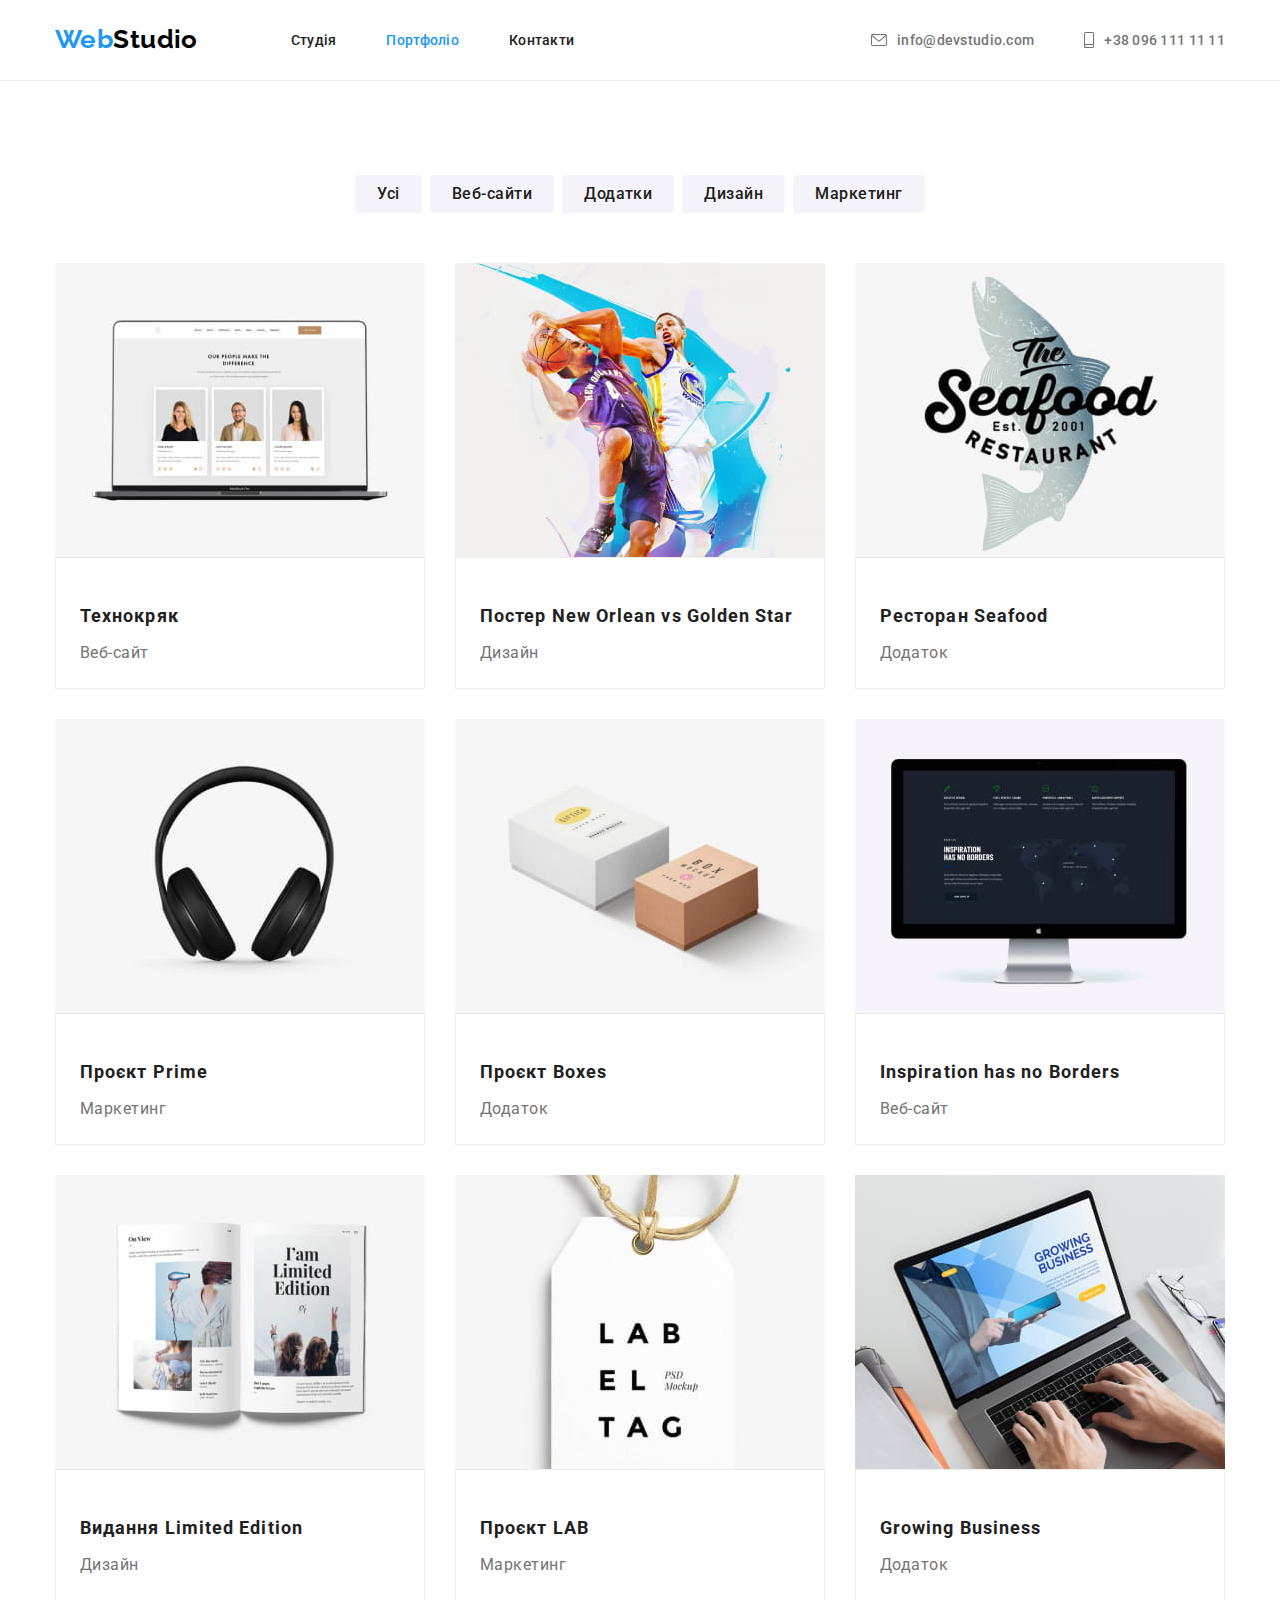
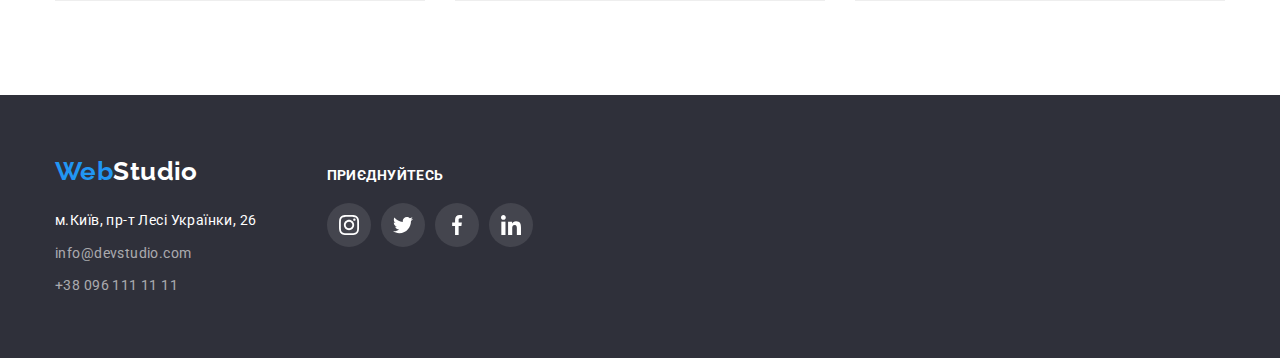
==== commit 4a381952: "up" ====
--- a/portfolio.html
+++ b/portfolio.html
@@ -20,244 +20,301 @@
     <header class="page-header">
       <div class="container">
         <div class="nav">
-        <nav  class="nav">
-          <a class="logo-blue" href="index.html">Web<span class="logo-black">Studio</span></a>
-          <ul class="nav-list">
-            <li class="item"><a class="nav-link" href="index.html">Студія</a></li>
-            <li class="item"><a class="nav-link-current" href="portfolio.html">Портфоліо</a></li>
-            <li class="item"><a class="nav-link" href="index.html">Контакти</a></li>
-          </ul>
-        </nav>
-        <div class="contant-nav">
-          <a class="contact-link" href="mailto:info@devstudio.com">
-            <svg class="contacts-icon" width="16" height="12">
-              <use href="./images/icons/icons.svg#icon-envelope"></use>
-            </svg>
-            info@devstudio.com</a>
-          <a class="contact-link" href="tel:+380961111111">
-            <svg class="contacts-icon" width="10" height="16">
-              <use href="./images/icons/icons.svg#icon-smartphone"></use>
-            </svg>
-            +38 096 111 11 11</a>
+          <nav class="nav">
+            <a class="logo-blue" href="index.html">Web<span class="logo-black">Studio</span></a>
+            <ul class="nav-list">
+              <li class="item"><a class="nav-link" href="index.html">Студія</a></li>
+              <li class="item"><a class="nav-link-current" href="portfolio.html">Портфоліо</a></li>
+              <li class="item"><a class="nav-link" href="index.html">Контакти</a></li>
+            </ul>
+          </nav>
+          <div class="contant-nav">
+            <a class="contact-link" href="mailto:info@devstudio.com">
+              <svg class="contacts-icon" width="16" height="12">
+                <use href="./images/icons/icons.svg#icon-envelope"></use>
+              </svg>
+              info@devstudio.com</a
+            >
+            <a class="contact-link" href="tel:+380961111111">
+              <svg class="contacts-icon" width="10" height="16">
+                <use href="./images/icons/icons.svg#icon-smartphone"></use>
+              </svg>
+              +38 096 111 11 11</a
+            >
+          </div>
         </div>
-     
       </div>
-      
-    </div>
     </header>
     <main>
       <div class="container">
-      <section class="main-section">
-        <h1 class="visually-hidden">Portfolio</h1>
-        <ul class="group-nav list">
-          <li><button class="btn" type="button">Усі</button></li>
-          <li><button class="btn" type="button">Веб-сайти</button></li>
-          <li><button class="btn" type="button">Додатки</button></li>
-          <li><button class="btn" type="button">Дизайн</button></li>
-          <li><button class="btn" type="button">Маркетинг</button></li>
-        </ul>
-        <ul class="img-portfolio">
-          <li><a class="portfolio-card" href="index.html" target="_blank"
-            rel="noopener noreferrer">
-            <img src="./images/portfolio/portfolio-1.jpg" alt="Website" width="370" height="294" />
-           <div class="project-name-text"> 
-            <h2 class="project-name">Технокряк</h2>
-            <p class="project-text">Веб-сайт</p>
-          </div></a>
-          </li>
-        <li><a class="portfolio-card" href="index.html" target="_blank"
-          rel="noopener noreferrer">
-            <img
-              src="./images/portfolio/portfolio-2.jpg"
-              alt="New Orleans vs Golden Star poster"
-              width="370"
-              height="294"
-            />
-            <div class="project-name-text">
-            <h2 class="project-name">Постер New Orlean vs Golden Star</h2>
-            <p class="project-text">Дизайн</p>
-          </div> </a>
-          </li>
-          <li><a class="portfolio-card" href="index.html" target="_blank"
-            rel="noopener noreferrer">
-            <img
-              src="./images/portfolio/portfolio-3.jpg"
-              alt="Seafood restaurant"
-              width="370"
-              height="294"
-            />
-            <div class="project-name-text">
-            <h2 class="project-name">Ресторан Seafood</h2>
-            <p class="project-text">Додаток</p>
-          </div> </a>
-          </li>
-          <li><a class="portfolio-card" href="index.html" target="_blank"
-            rel="noopener noreferrer">
-            <img
-              src="./images/portfolio/portfolio-4.jpg"
-              alt="Project Prime"
-              width="370"
-              height="294"
-            />
-            <div class="project-name-text"> 
-            <h2 class="project-name">Проєкт Prime</h2>
-            <p class="project-text">Маркетинг</p>
-          </div></a>
-          </li>
-          <li><a class="portfolio-card" href="index.html" target="_blank"
-            rel="noopener noreferrer">
-            <img
-              src="./images/portfolio/portfolio-5.jpg"
-              alt="Project Boxes"
-              width="370"
-              height="294"
-            />
-            <div class="project-name-text">
-            <h2 class="project-name">Проєкт Boxes</h2>
-            <p class="project-text">Додаток</p>
-          </div> </a>
-          </li>
-           
-          <li><a class="portfolio-card" href="index.html" target="_blank"
-            rel="noopener noreferrer">
-            <img
-              src="./images/portfolio/portfolio-6.jpg"
-              alt="Inspiration has no Borders"
-              width="370"
-              height="294"
-            />
-            <div class="project-name-text"> 
-            <h2 class="project-name">Inspiration has no Borders</h2>
-            <p class="project-text">Веб-сайт</p>
-            </div></a>
-          </li>
-          <li><a class="portfolio-card" href="index.html" target="_blank"
-            rel="noopener noreferrer">
-            <img
-              src="./images/portfolio/portfolio-7.jpg"
-              alt="Limited Edition"
-              width="370"
-              height="294"
-            />
-            <div class="project-name-text">
-            <h2 class="project-name">Видання Limited Edition</h2>
-            <p class="project-text">Дизайн</p>
-          </div></a> 
-          </li>
-          <li><a class="portfolio-card" href="index.html" target="_blank"
-            rel="noopener noreferrer">
-            <img
-              src="./images/portfolio/portfolio-8.jpg"
-              alt="Project LAB"
-              width="370"
-              height="294"
-            />
-            <div class="project-name-text"> 
-            <h2 class="project-name">Проєкт LAB</h2>
-            <p class="project-text">Маркетинг</p>
-          </div></a> 
-          </li>
-          <li><a class="portfolio-card" href="index.html" target="_blank"
-            rel="noopener noreferrer">
-            <img
-              src="./images/portfolio/portfolio-9.jpg"
-              alt="Growing Business"
-              width="370"
-              height="294"
-            />
-            <div class="project-name-text">
-            <h2 class="project-name">Growing Business</h2>
-            <p class="project-text">Додаток</p>
-          </div> </a>
-          </li>
-        </ul>
-      </section>
-    </div>
+        <section class="main-section">
+          <h1 class="visually-hidden">Portfolio</h1>
+          <ul class="group-nav list">
+            <li><button class="btn" type="button">Усі</button></li>
+            <li><button class="btn" type="button">Веб-сайти</button></li>
+            <li><button class="btn" type="button">Додатки</button></li>
+            <li><button class="btn" type="button">Дизайн</button></li>
+            <li><button class="btn" type="button">Маркетинг</button></li>
+          </ul>
+          <ul class="img-portfolio">
+            <li
+              ><a
+                class="portfolio-card"
+                href="index.html"
+                target="_blank"
+                rel="noopener noreferrer"
+              >
+                <img
+                  src="./images/portfolio/portfolio-1.jpg"
+                  alt="Website"
+                  width="370"
+                  height="294"
+                />
+                <div class="project-name-text">
+                  <h2 class="project-name">Технокряк</h2>
+                  <p class="project-text">Веб-сайт</p>
+                </div></a
+              >
+            </li>
+            <li
+              ><a
+                class="portfolio-card"
+                href="index.html"
+                target="_blank"
+                rel="noopener noreferrer"
+              >
+                <img
+                  src="./images/portfolio/portfolio-2.jpg"
+                  alt="New Orleans vs Golden Star poster"
+                  width="370"
+                  height="294"
+                />
+                <div class="project-name-text">
+                  <h2 class="project-name">Постер New Orlean vs Golden Star</h2>
+                  <p class="project-text">Дизайн</p>
+                </div>
+              </a>
+            </li>
+            <li
+              ><a
+                class="portfolio-card"
+                href="index.html"
+                target="_blank"
+                rel="noopener noreferrer"
+              >
+                <img
+                  src="./images/portfolio/portfolio-3.jpg"
+                  alt="Seafood restaurant"
+                  width="370"
+                  height="294"
+                />
+                <div class="project-name-text">
+                  <h2 class="project-name">Ресторан Seafood</h2>
+                  <p class="project-text">Додаток</p>
+                </div>
+              </a>
+            </li>
+            <li
+              ><a
+                class="portfolio-card"
+                href="index.html"
+                target="_blank"
+                rel="noopener noreferrer"
+              >
+                <img
+                  src="./images/portfolio/portfolio-4.jpg"
+                  alt="Project Prime"
+                  width="370"
+                  height="294"
+                />
+                <div class="project-name-text">
+                  <h2 class="project-name">Проєкт Prime</h2>
+                  <p class="project-text">Маркетинг</p>
+                </div></a
+              >
+            </li>
+            <li
+              ><a
+                class="portfolio-card"
+                href="index.html"
+                target="_blank"
+                rel="noopener noreferrer"
+              >
+                <img
+                  src="./images/portfolio/portfolio-5.jpg"
+                  alt="Project Boxes"
+                  width="370"
+                  height="294"
+                />
+                <div class="project-name-text">
+                  <h2 class="project-name">Проєкт Boxes</h2>
+                  <p class="project-text">Додаток</p>
+                </div>
+              </a>
+            </li>
+
+            <li
+              ><a
+                class="portfolio-card"
+                href="index.html"
+                target="_blank"
+                rel="noopener noreferrer"
+              >
+                <img
+                  src="./images/portfolio/portfolio-6.jpg"
+                  alt="Inspiration has no Borders"
+                  width="370"
+                  height="294"
+                />
+                <div class="project-name-text">
+                  <h2 class="project-name">Inspiration has no Borders</h2>
+                  <p class="project-text">Веб-сайт</p>
+                </div></a
+              >
+            </li>
+            <li
+              ><a
+                class="portfolio-card"
+                href="index.html"
+                target="_blank"
+                rel="noopener noreferrer"
+              >
+                <img
+                  src="./images/portfolio/portfolio-7.jpg"
+                  alt="Limited Edition"
+                  width="370"
+                  height="294"
+                />
+                <div class="project-name-text">
+                  <h2 class="project-name">Видання Limited Edition</h2>
+                  <p class="project-text">Дизайн</p>
+                </div></a
+              >
+            </li>
+            <li
+              ><a
+                class="portfolio-card"
+                href="index.html"
+                target="_blank"
+                rel="noopener noreferrer"
+              >
+                <img
+                  src="./images/portfolio/portfolio-8.jpg"
+                  alt="Project LAB"
+                  width="370"
+                  height="294"
+                />
+                <div class="project-name-text">
+                  <h2 class="project-name">Проєкт LAB</h2>
+                  <p class="project-text">Маркетинг</p>
+                </div></a
+              >
+            </li>
+            <li
+              ><a
+                class="portfolio-card"
+                href="index.html"
+                target="_blank"
+                rel="noopener noreferrer"
+              >
+                <img
+                  src="./images/portfolio/portfolio-9.jpg"
+                  alt="Growing Business"
+                  width="370"
+                  height="294"
+                />
+                <div class="project-name-text">
+                  <h2 class="project-name">Growing Business</h2>
+                  <p class="project-text">Додаток</p>
+                </div>
+              </a>
+            </li>
+          </ul>
+        </section>
+      </div>
     </main>
     <footer class="footer-item">
       <div class="container footer-group">
-      <div class="logo-footer">
-        <a href="index.html" class="logo-blue"
-          >Web<span class="logo-white">Studio</span></a
-        >
-        <address class="address">
-          <ul class="address-list list">
-            <li class="address-item">
+        <div class="logo-footer">
+          <a href="index.html" class="logo-blue">Web<span class="logo-white">Studio</span></a>
+          <address class="address">
+            <ul class="address-list list">
+              <li class="address-item">
+                <a
+                  class="address-place"
+                  href="https://goo.gl/maps/5dyNqoqy7dvXmAK19"
+                  target="_blank"
+                  rel="noopener nofollow"
+                  >м.Київ, пр-т Лесі Українки, 26</a
+                >
+              </li>
+              <li class="address-item">
+                <a class="address-contact" href="mailto:info@devstudio.com">info@devstudio.com</a>
+              </li>
+              <li class="address-item">
+                <a class="address-contact" href="tel:+380961111111">+38 096 111 11 11</a>
+              </li>
+            </ul>
+          </address>
+        </div>
+        <div class="socials-block">
+          <p class="come-over">приєднуйтесь</p>
+          <ul class="footer-socials list">
+            <li class="footer-socials-item">
               <a
-                class="address-place"
-                href="https://goo.gl/maps/5dyNqoqy7dvXmAK19"
-                target="_blank"
-                rel="noopener nofollow"
-                >м.Київ, пр-т Лесі Українки, 26</a
-              >
-            </li>
-            <li class="address-item">
-              <a class="address-contact" href="mailto:info@devstudio.com">info@devstudio.com</a>
-            </li>
-            <li class="address-item">
-              <a class="address-contact" href="tel:+380961111111">+38 096 111 11 11</a>
+                class="footer-socials-link"
+                href="https://instagram.com"
+                target="_blank"
+                rel="noopener noreferrer"
+                aria-label="Instagram"
+              >
+                <svg class="footer-socials-icon" width="20" height="20">
+                  <use href="./images/icons/icons.svg#icon-instagram"></use>
+                </svg>
+              </a>
+            </li>
+            <li class="footer-socials-item">
+              <a
+                class="footer-socials-link"
+                href="https://twitter.com"
+                aria-label="Twitter"
+                target="_blank"
+                rel="noopener noreferrer"
+              >
+                <svg class="footer-socials-icon" width="20" height="20">
+                  <use href="./images/icons/icons.svg#icon-twitter"></use>
+                </svg>
+              </a>
+            </li>
+            <li class="footer-socials-item">
+              <a
+                class="footer-socials-link"
+                href="https://facebook.com"
+                aria-label="Facebook"
+                target="_blank"
+                rel="noopener noreferrer"
+              >
+                <svg class="footer-socials-icon" width="20" height="20">
+                  <use href="./images/icons/icons.svg#icon-facebook"></use>
+                </svg>
+              </a>
+            </li>
+            <li class="footer-socials-item">
+              <a
+                class="footer-socials-link"
+                href="https://linkedin.com"
+                aria-label="LinkedIn"
+                target="_blank"
+                rel="noopener noreferrer"
+              >
+                <svg class="footer-socials-icon" width="20" height="20">
+                  <use href="./images/icons/icons.svg#icon-linkedin"></use>
+                </svg>
+              </a>
             </li>
           </ul>
-        </address>
+        </div>
       </div>
-   <div class="socials-block">
-    <p class="come-over">приєднуйтесь</p>
-    <ul class="footer-socials list">
-      <li class="footer-socials-item">
-        <a
-          class="footer-socials-link"
-          href="https://instagram.com"
-          target="_blank"
-          rel="noopener noreferrer"
-          aria-label="Instagram"
-        >
-          <svg class="footer-socials-icon" width="20" height="20">
-            <use href="./images/icons/icons.svg#icon-instagram"></use>
-          </svg>
-        </a>
-      </li>
-      <li class="footer-socials-item">
-        <a
-          class="footer-socials-link"
-          href="https://twitter.com"
-          aria-label="Twitter"
-          target="_blank"
-          rel="noopener noreferrer"
-        >
-          <svg class="footer-socials-icon" width="20" height="20">
-            <use href="./images/icons/icons.svg#icon-twitter"></use>
-          </svg>
-        </a>
-      </li>
-      <li class="footer-socials-item">
-        <a
-          class="footer-socials-link"
-          href="https://facebook.com"
-          aria-label="Facebook"
-          target="_blank"
-          rel="noopener noreferrer"
-        >
-          <svg class="footer-socials-icon" width="20" height="20">
-            <use href="./images/icons/icons.svg#icon-facebook"></use>
-          </svg>
-        </a>
-      </li>
-      <li class="footer-socials-item">
-        <a
-          class="footer-socials-link"
-          href="https://linkedin.com"
-          aria-label="LinkedIn"
-          target="_blank"
-          rel="noopener noreferrer"
-        >
-          <svg class="footer-socials-icon" width="20" height="20">
-            <use href="./images/icons/icons.svg#icon-linkedin"></use>
-          </svg>
-        </a>
-      </li>
-    </ul>
-   </div>
-  </div>
     </footer>
   </body>
 </html>
--- a/css/styles.css
+++ b/css/styles.css
@@ -387,7 +387,8 @@
   fill: var(--main-background-color);
 }
 
-.socials-link:hover {
+.socials-link:hover,
+.socials-link:focus {
   color: var(--main-background-color);
   background-color: var(--accent-color);
 }
@@ -407,13 +408,19 @@
 .section-clients {
   display: flex;
   padding-inline-start: 0;
-}
-.clients-icon-list {
-  display: flex;
-  align-items: center;
-  justify-content: center;
+  justify-content: space-between;
+}
+
+.section-clients li {
   width: 170px;
   height: 92px;
+}
+.clients-icon-list {
+  display: flex;
+  align-items: center;
+  justify-content: center;
+  width: 100%;
+  height: 100%;
   border: 1px solid var(--main-text-icon);
   border-radius: 4px;
   color: var(--main-text-icon);
@@ -422,15 +429,13 @@
   margin-right: 30px;
 }
 .clients-icon {
-  fill: var(--main-text-icon);
-}
-
-.clients-icon:hover {
-  fill: var(--accent-color);
-
-}
-.clients-icon-list:hover {
-  border: 1px solid var(--accent-color);
+  fill: currentColor;
+}
+
+.clients-icon-list:hover,
+.clients-icon-list:focus {
+  border-color: 1px solid var(--accent-color);
+  color: var(--accent-color);
 }
 .footer {
   display: flex;
@@ -448,35 +453,37 @@
 .address {
   font-style: inherit;
 }
-
-.address-place:hover {
-  color: var(--accent-color);
-}
-.address-contact:hover {
-  color: var(--accent-color);
-}
 .address-place {
   font-size: 14px;
   line-height: 1.7;
   color: var(--main-background-color);
 }
-.link {
-  text-decoration: none;
+.address-place:hover,
+.address-place:focus {
+  color: var(--accent-color);
 }
 .address-contact {
   font-size: 14px;
   line-height: 1.7;
   color: rgba(255, 255, 255, 0.6);
 }
+.address-contact:hover,
+.address-contact:focus {
+  color: var(--accent-color);
+}
+
+.link {
+  text-decoration: none;
+}
+
 .socials-block {
   display: flexbox;
 }
 .come-over {
-  font-style: normal;
   font-weight: 700;
-  font-size: 14px;
+
   line-height: 16px;
-  letter-spacing: 0.03em;
+
   text-transform: uppercase;
   margin-bottom: 20px;
   color: var(--main-background-color);
@@ -515,8 +522,8 @@
 .btn:focus {
   color: var(--main-background-color);
   background-color: #2196f3;
-  border-radius: 0px 0px 4px 4px;
-  box-shadow:0px 4px 4px rgba(0, 0, 0, 0.25);
+  border-radius: 4px 4px 4px 4px;
+  box-shadow: 4px 4px 4px rgba(0, 0, 0, 0.25);
 }
 
 .project-name {
@@ -553,15 +560,15 @@
   gap: 30px;
 }
 .portfolio-card {
+  display: block;
   background: #ffffff;
-  box-shadow: 0px 1px 3px rgb(0 0 0 / 12%), 0px 1px 1px rgb(0 0 0 / 14%), 0px 2px 1px rgb(0 0 0 / 20%);
   border-radius: 0px 0px 4px 4px;
 }
-.img-portfolio li:focus, .img-portfolio li:hover{
+.portfolio-card:focus,
+.portfolio-card:hover {
   color: var(--main-background-color);
   border-radius: 0px 0px 4px 4px;
-  box-shadow:0px 4px 4px rgba(0, 0, 0, 0.25);
-  
+  box-shadow: 0px 4px 4px rgba(0, 0, 0, 0.25);
 }
 .main-section {
   padding: 94px 0;
@@ -573,30 +580,28 @@
 .footer-socials {
   display: flex;
   justify-content: center;
-  align-items: center;
-  gap: 20px;
+
+  gap: 10px;
 }
 .footer-socials-item {
-  display: flex;
-  align-items: center;
-  justify-content: center;
-
   width: 44px;
   height: 44px;
-
+  border-radius: 50%;
+}
+
+.footer-socials-link:hover,
+.footer-socials-link:focus {
+  background-color: var(--accent-color);
+}
+
+.footer-socials-link {
+  display: flex;
+  align-items: center;
+  justify-content: center;
+  fill: var(--main-background-color);
+  width: 100%;
+  height: 100%;
   color: var(--main-text-icon);
   background-color: rgba(255, 255, 255, 0.1);
-
   border-radius: 50%;
 }
-
-.footer-socials-item:hover,
-.footer-socials-item:focus {
-  background-color: var(--accent-color);
-}
-.footer-socials-link {
-  display: flex;
-  align-items: center;
-  justify-content: center;
-  fill: var(--main-background-color);
-}
